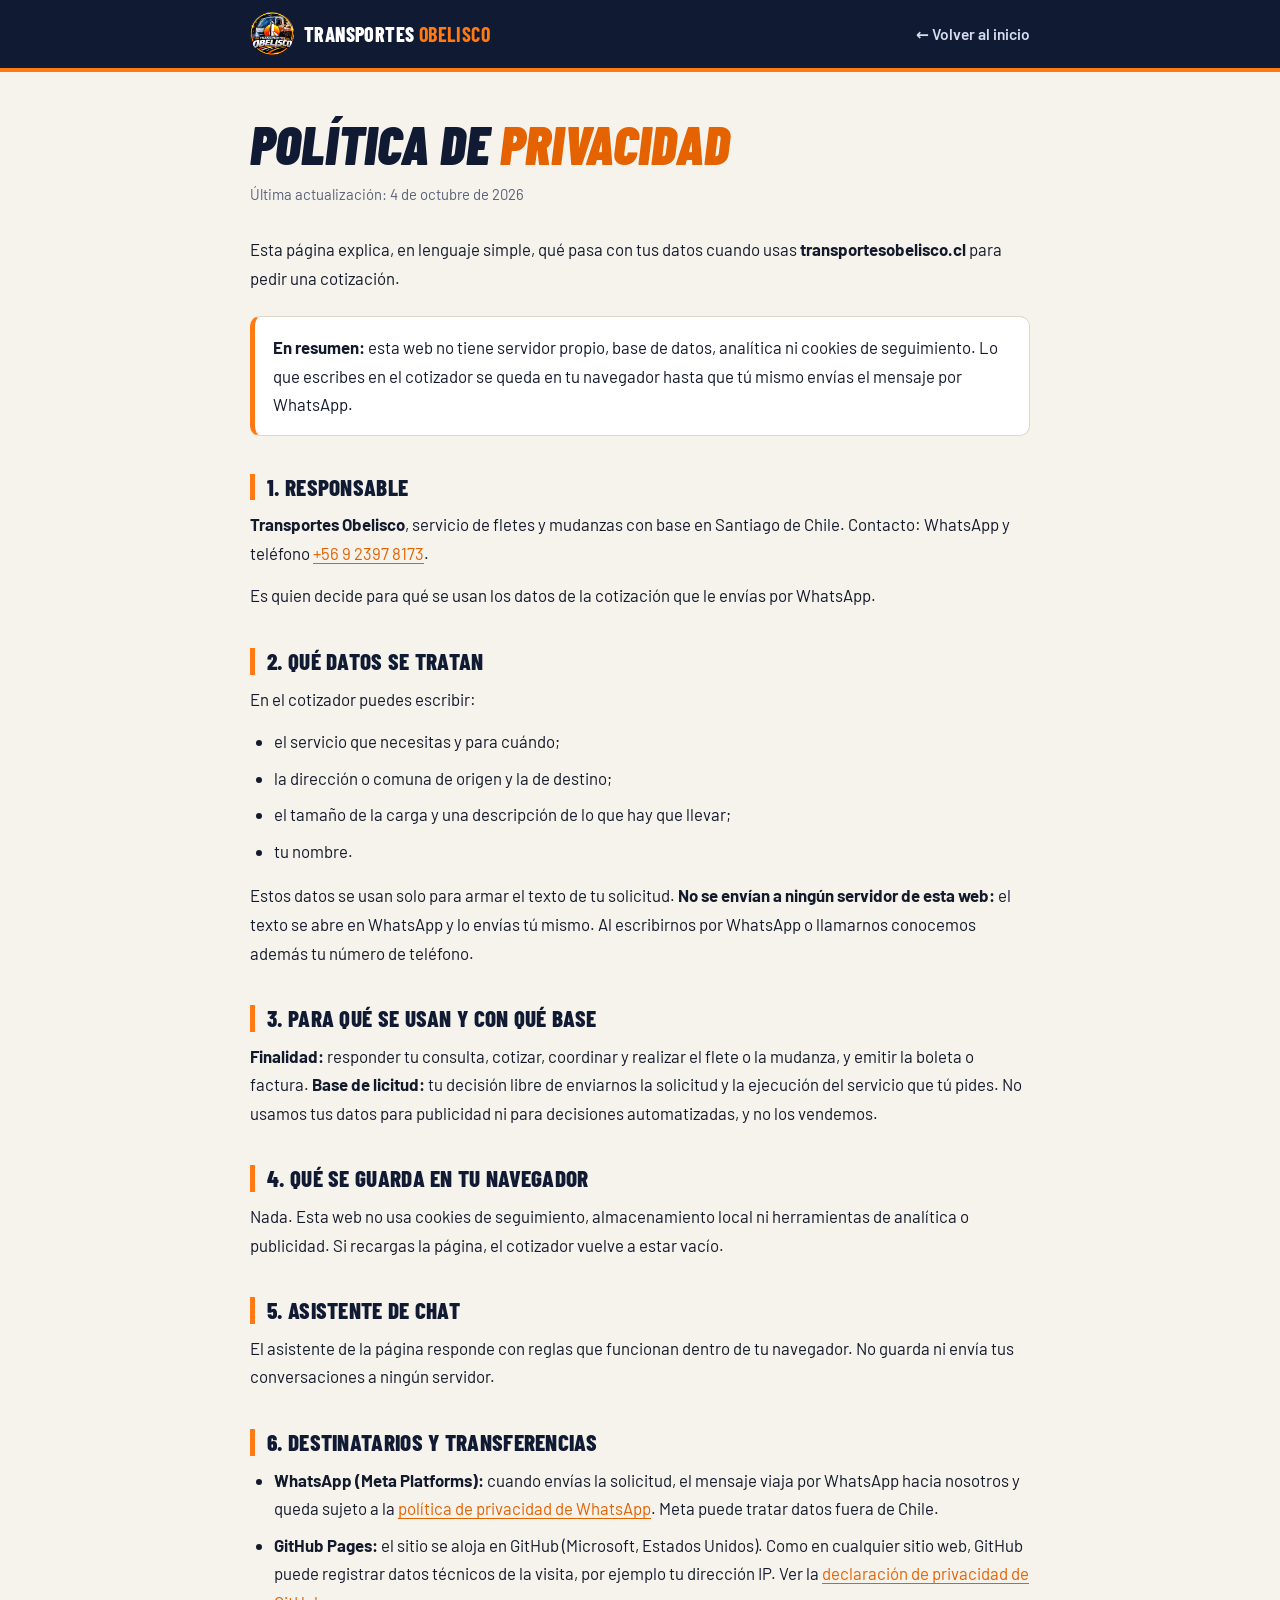
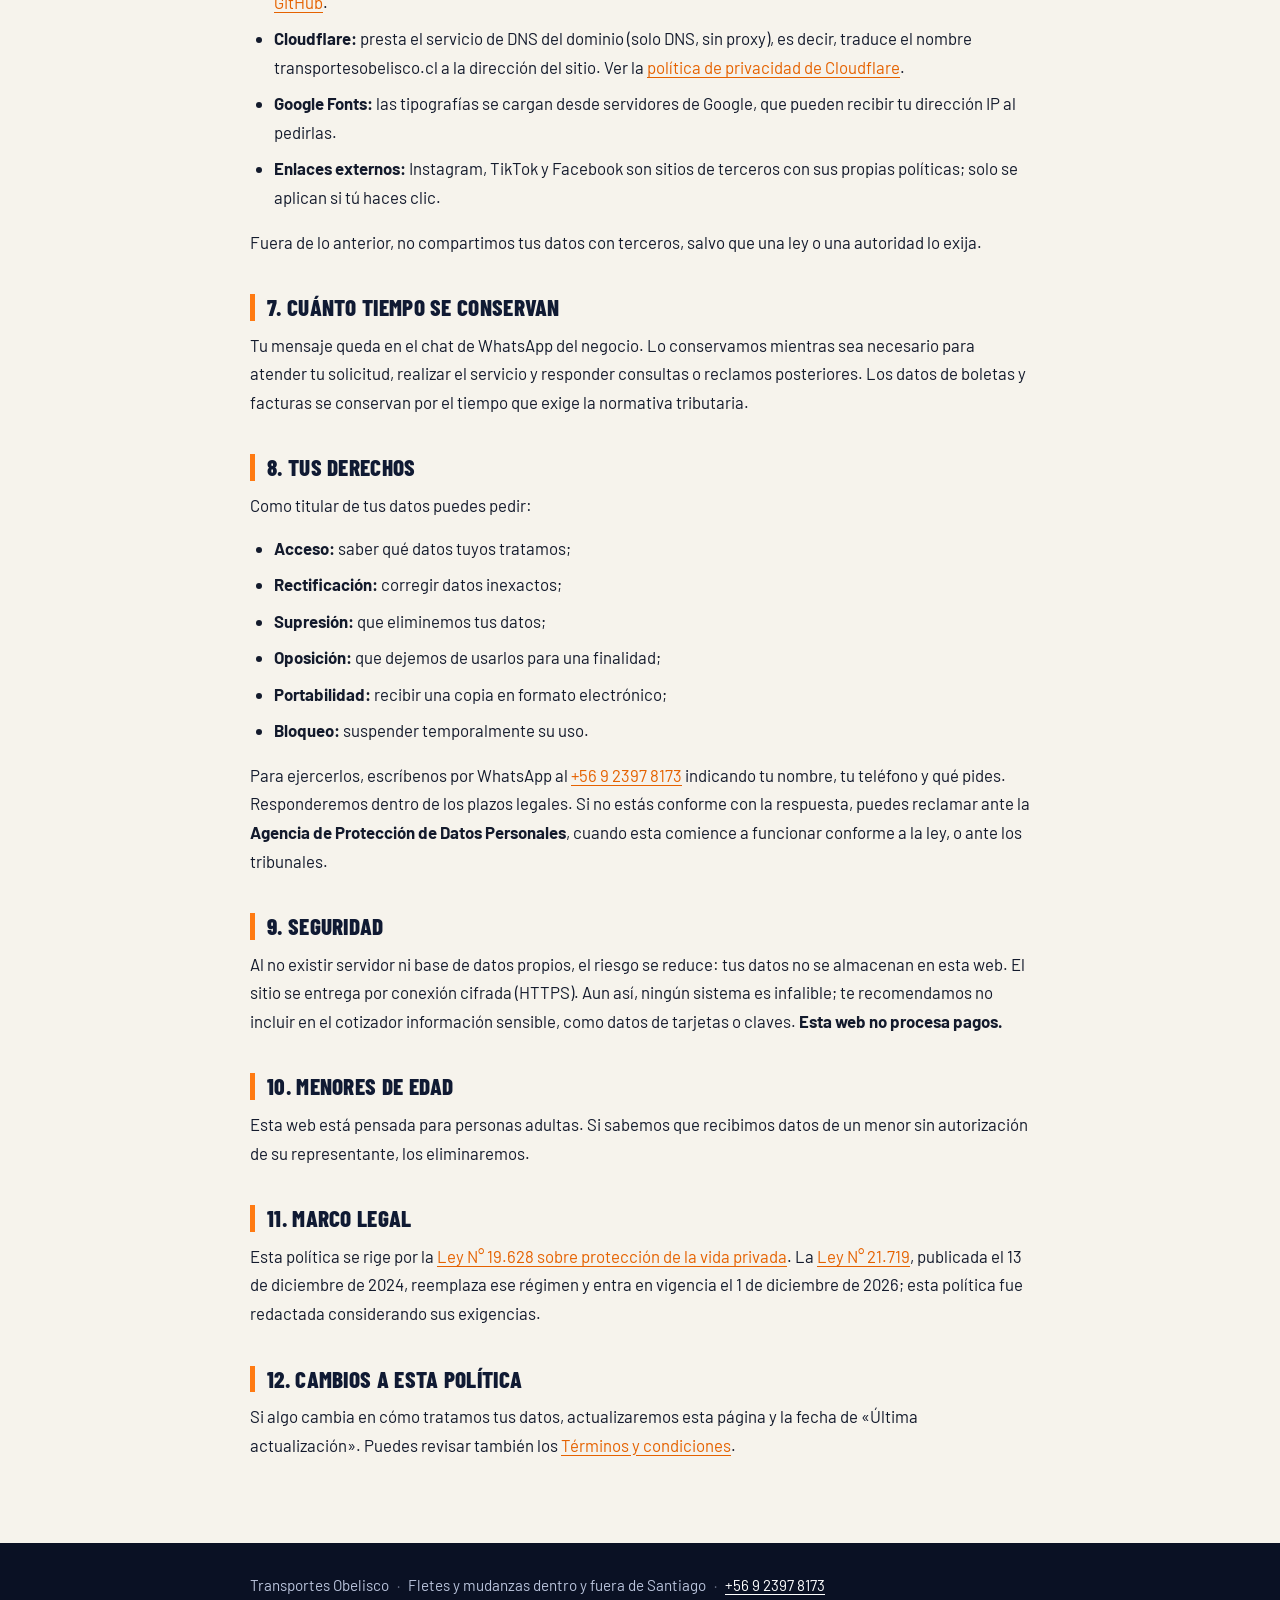
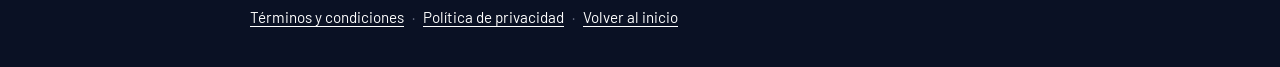
==== privacidad.html @ f43474a3 "Pie «Encuéntranos en» con botones de redes, términos y política de privacidad Co-Authored-By: Claude" ====
<!doctype html>
<html lang="es-CL">
<head>
<meta charset="utf-8">
<meta name="viewport" content="width=device-width, initial-scale=1">
<title>Política de privacidad · Transportes Obelisco</title>
<meta name="description" content="Política de privacidad de transportesobelisco.cl: qué datos usa el cotizador, qué pasa al enviarlo por WhatsApp y cómo ejercer tus derechos.">
<link rel="canonical" href="https://www.transportesobelisco.cl/privacidad.html">
<meta property="og:title" content="Política de privacidad · Transportes Obelisco">
<meta property="og:url" content="https://www.transportesobelisco.cl/privacidad.html">
<meta property="og:image" content="https://www.transportesobelisco.cl/assets/og.jpg">
<link rel="icon" href="assets/icono.png">
<link rel="preconnect" href="https://fonts.googleapis.com"><link rel="preconnect" href="https://fonts.gstatic.com" crossorigin>
<link href="https://fonts.googleapis.com/css2?family=Barlow+Condensed:ital,wght@0,800;0,900;1,900&family=Barlow:wght@400;500;600;700&display=swap" rel="stylesheet">
<link rel="stylesheet" href="legal.css">
</head>
<body>
<a class="skip" href="#contenido">Saltar al contenido</a>
<header><div class="wrap nav">
  <a class="marca" href="./" aria-label="Transportes Obelisco, ir al inicio"><img src="assets/insignia.jpg" alt="" width="44" height="44"><span>Transportes <b>Obelisco</b></span></a>
  <a class="back" href="./">&larr; Volver al inicio</a>
</div></header>
<main id="contenido"><div class="wrap">
<h1>Política de <em>privacidad</em></h1>
<p class="upd">Última actualización: 4 de octubre de 2026</p>
<p>Esta página explica, en lenguaje simple, qué pasa con tus datos cuando usas <strong>transportesobelisco.cl</strong> para pedir una cotización.</p>

<div class="nota"><strong>En resumen:</strong> esta web no tiene servidor propio, base de datos, analítica ni cookies de seguimiento. Lo que escribes en el cotizador se queda en tu navegador hasta que tú mismo envías el mensaje por WhatsApp.</div>

<h2>1. Responsable</h2>
<!-- COMPLETAR: razón social, RUT, domicilio y correo de contacto del dueño -->
<p><strong>Transportes Obelisco</strong>, servicio de fletes y mudanzas con base en Santiago de Chile. Contacto: WhatsApp y teléfono <a href="https://wa.me/56923978173">+56 9 2397 8173</a>.</p>
<p>Es quien decide para qué se usan los datos de la cotización que le envías por WhatsApp.</p>

<h2>2. Qué datos se tratan</h2>
<p>En el cotizador puedes escribir:</p>
<ul>
<li>el servicio que necesitas y para cuándo;</li>
<li>la dirección o comuna de origen y la de destino;</li>
<li>el tamaño de la carga y una descripción de lo que hay que llevar;</li>
<li>tu nombre.</li>
</ul>
<p>Estos datos se usan solo para armar el texto de tu solicitud. <strong>No se envían a ningún servidor de esta web:</strong> el texto se abre en WhatsApp y lo envías tú mismo. Al escribirnos por WhatsApp o llamarnos conocemos además tu número de teléfono.</p>

<h2>3. Para qué se usan y con qué base</h2>
<p><strong>Finalidad:</strong> responder tu consulta, cotizar, coordinar y realizar el flete o la mudanza, y emitir la boleta o factura. <strong>Base de licitud:</strong> tu decisión libre de enviarnos la solicitud y la ejecución del servicio que tú pides. No usamos tus datos para publicidad ni para decisiones automatizadas, y no los vendemos.</p>

<h2>4. Qué se guarda en tu navegador</h2>
<p>Nada. Esta web no usa cookies de seguimiento, almacenamiento local ni herramientas de analítica o publicidad. Si recargas la página, el cotizador vuelve a estar vacío.</p>

<h2>5. Asistente de chat</h2>
<p>El asistente de la página responde con reglas que funcionan dentro de tu navegador. No guarda ni envía tus conversaciones a ningún servidor.</p>

<h2>6. Destinatarios y transferencias</h2>
<ul>
<li><strong>WhatsApp (Meta Platforms):</strong> cuando envías la solicitud, el mensaje viaja por WhatsApp hacia nosotros y queda sujeto a la <a href="https://www.whatsapp.com/legal/privacy-policy" target="_blank" rel="noopener">política de privacidad de WhatsApp</a>. Meta puede tratar datos fuera de Chile.</li>
<li><strong>GitHub Pages:</strong> el sitio se aloja en GitHub (Microsoft, Estados Unidos). Como en cualquier sitio web, GitHub puede registrar datos técnicos de la visita, por ejemplo tu dirección IP. Ver la <a href="https://docs.github.com/site-policy/privacy-policies/github-general-privacy-statement" target="_blank" rel="noopener">declaración de privacidad de GitHub</a>.</li>
<li><strong>Cloudflare:</strong> presta el servicio de DNS del dominio (solo DNS, sin proxy), es decir, traduce el nombre transportesobelisco.cl a la dirección del sitio. Ver la <a href="https://www.cloudflare.com/privacypolicy/" target="_blank" rel="noopener">política de privacidad de Cloudflare</a>.</li>
<li><strong>Google Fonts:</strong> las tipografías se cargan desde servidores de Google, que pueden recibir tu dirección IP al pedirlas.</li>
<li><strong>Enlaces externos:</strong> Instagram, TikTok y Facebook son sitios de terceros con sus propias políticas; solo se aplican si tú haces clic.</li>
</ul>
<p>Fuera de lo anterior, no compartimos tus datos con terceros, salvo que una ley o una autoridad lo exija.</p>

<h2>7. Cuánto tiempo se conservan</h2>
<p>Tu mensaje queda en el chat de WhatsApp del negocio. Lo conservamos mientras sea necesario para atender tu solicitud, realizar el servicio y responder consultas o reclamos posteriores. Los datos de boletas y facturas se conservan por el tiempo que exige la normativa tributaria.</p>

<h2>8. Tus derechos</h2>
<p>Como titular de tus datos puedes pedir:</p>
<ul>
<li><strong>Acceso:</strong> saber qué datos tuyos tratamos;</li>
<li><strong>Rectificación:</strong> corregir datos inexactos;</li>
<li><strong>Supresión:</strong> que eliminemos tus datos;</li>
<li><strong>Oposición:</strong> que dejemos de usarlos para una finalidad;</li>
<li><strong>Portabilidad:</strong> recibir una copia en formato electrónico;</li>
<li><strong>Bloqueo:</strong> suspender temporalmente su uso.</li>
</ul>
<p>Para ejercerlos, escríbenos por WhatsApp al <a href="https://wa.me/56923978173">+56 9 2397 8173</a> indicando tu nombre, tu teléfono y qué pides. Responderemos dentro de los plazos legales. Si no estás conforme con la respuesta, puedes reclamar ante la <strong>Agencia de Protección de Datos Personales</strong>, cuando esta comience a funcionar conforme a la ley, o ante los tribunales.</p>

<h2>9. Seguridad</h2>
<p>Al no existir servidor ni base de datos propios, el riesgo se reduce: tus datos no se almacenan en esta web. El sitio se entrega por conexión cifrada (HTTPS). Aun así, ningún sistema es infalible; te recomendamos no incluir en el cotizador información sensible, como datos de tarjetas o claves. <strong>Esta web no procesa pagos.</strong></p>

<h2>10. Menores de edad</h2>
<p>Esta web está pensada para personas adultas. Si sabemos que recibimos datos de un menor sin autorización de su representante, los eliminaremos.</p>

<h2>11. Marco legal</h2>
<p>Esta política se rige por la <a href="https://www.bcn.cl/leychile/navegar?idNorma=141599" target="_blank" rel="noopener">Ley N&deg; 19.628 sobre protección de la vida privada</a>. La <a href="https://www.bcn.cl/leychile/navegar?idNorma=1209272" target="_blank" rel="noopener">Ley N&deg; 21.719</a>, publicada el 13 de diciembre de 2024, reemplaza ese régimen y entra en vigencia el 1 de diciembre de 2026; esta política fue redactada considerando sus exigencias.</p>

<h2>12. Cambios a esta política</h2>
<p>Si algo cambia en cómo tratamos tus datos, actualizaremos esta página y la fecha de «Última actualización». Puedes revisar también los <a href="terminos.html">Términos y condiciones</a>.</p>
</div></main>
<footer><div class="wrap">
  <p>Transportes Obelisco<span class="sep">&middot;</span>Fletes y mudanzas dentro y fuera de Santiago<span class="sep">&middot;</span><a href="tel:+56923978173">+56 9 2397 8173</a></p>
  <p><a href="terminos.html">Términos y condiciones</a><span class="sep">&middot;</span><a href="privacidad.html">Política de privacidad</a><span class="sep">&middot;</span><a href="./">Volver al inicio</a></p>
</div></footer>
</body>
</html>
---- legal.css ----
*,*::before,*::after{box-sizing:border-box}
:root{--marino:#101a33;--marino2:#0a1124;--naranja:#ff7a12;--naranja2:#e56200;--bg:#f6f3ec;--text:#131a2c;--muted:#58627a;--line:#ddd8cc}
html{-webkit-text-size-adjust:100%}
body{margin:0;background:var(--bg);color:var(--text);font:400 1.05rem/1.7 "Barlow",system-ui,-apple-system,"Segoe UI",sans-serif;overflow-wrap:anywhere}
a{color:var(--naranja2);text-underline-offset:3px}
a:hover{color:var(--marino)}
a:focus-visible{outline:3px solid var(--naranja);outline-offset:3px}
.wrap{width:min(780px,100% - 40px);margin-inline:auto}
.skip{position:absolute;left:-999px;top:0;background:#fff;color:var(--marino);padding:10px 14px;z-index:99}
.skip:focus{left:8px;top:8px}
header{background:var(--marino);border-bottom:4px solid var(--naranja)}
.nav{display:flex;align-items:center;justify-content:space-between;gap:14px;min-height:68px}
.marca{display:flex;align-items:center;gap:10px;color:#fff;text-decoration:none;font:800 1.25rem/1 "Barlow Condensed","Arial Narrow",sans-serif;text-transform:uppercase;letter-spacing:.4px}
.marca img{width:44px;height:44px;border-radius:50%;object-fit:cover}
.marca b{color:var(--naranja)}
.back{color:#d5dcee;font-weight:600;text-decoration:none;padding:12px 0;font-size:.97rem}
.back:hover{color:#fff}
main{padding:46px 0 70px}
h1{font:italic 900 clamp(2.2rem,8vw,3.4rem)/.95 "Barlow Condensed","Arial Narrow",Impact,sans-serif;text-transform:uppercase;margin:0 0 12px;color:var(--marino)}
h1 em{color:var(--naranja2)}
.upd{color:var(--muted);font-size:.93rem;margin:0 0 28px}
h2{font:800 1.45rem/1.15 "Barlow Condensed","Arial Narrow",sans-serif;text-transform:uppercase;letter-spacing:.3px;color:var(--marino);margin:38px 0 10px;padding-left:12px;border-left:5px solid var(--naranja)}
p{margin:0 0 14px}
ul,ol{margin:0 0 16px;padding-left:24px}
li{margin-bottom:8px}
.nota{background:#fff;border:1px solid var(--line);border-left:5px solid var(--naranja);border-radius:10px;padding:16px 18px;margin:24px 0}
footer{background:var(--marino2);color:#b9c3db;padding:30px 0;font-size:.95rem}
footer p{margin:0 0 6px}
footer a{color:#fff}
footer .sep{margin:0 8px;opacity:.5}
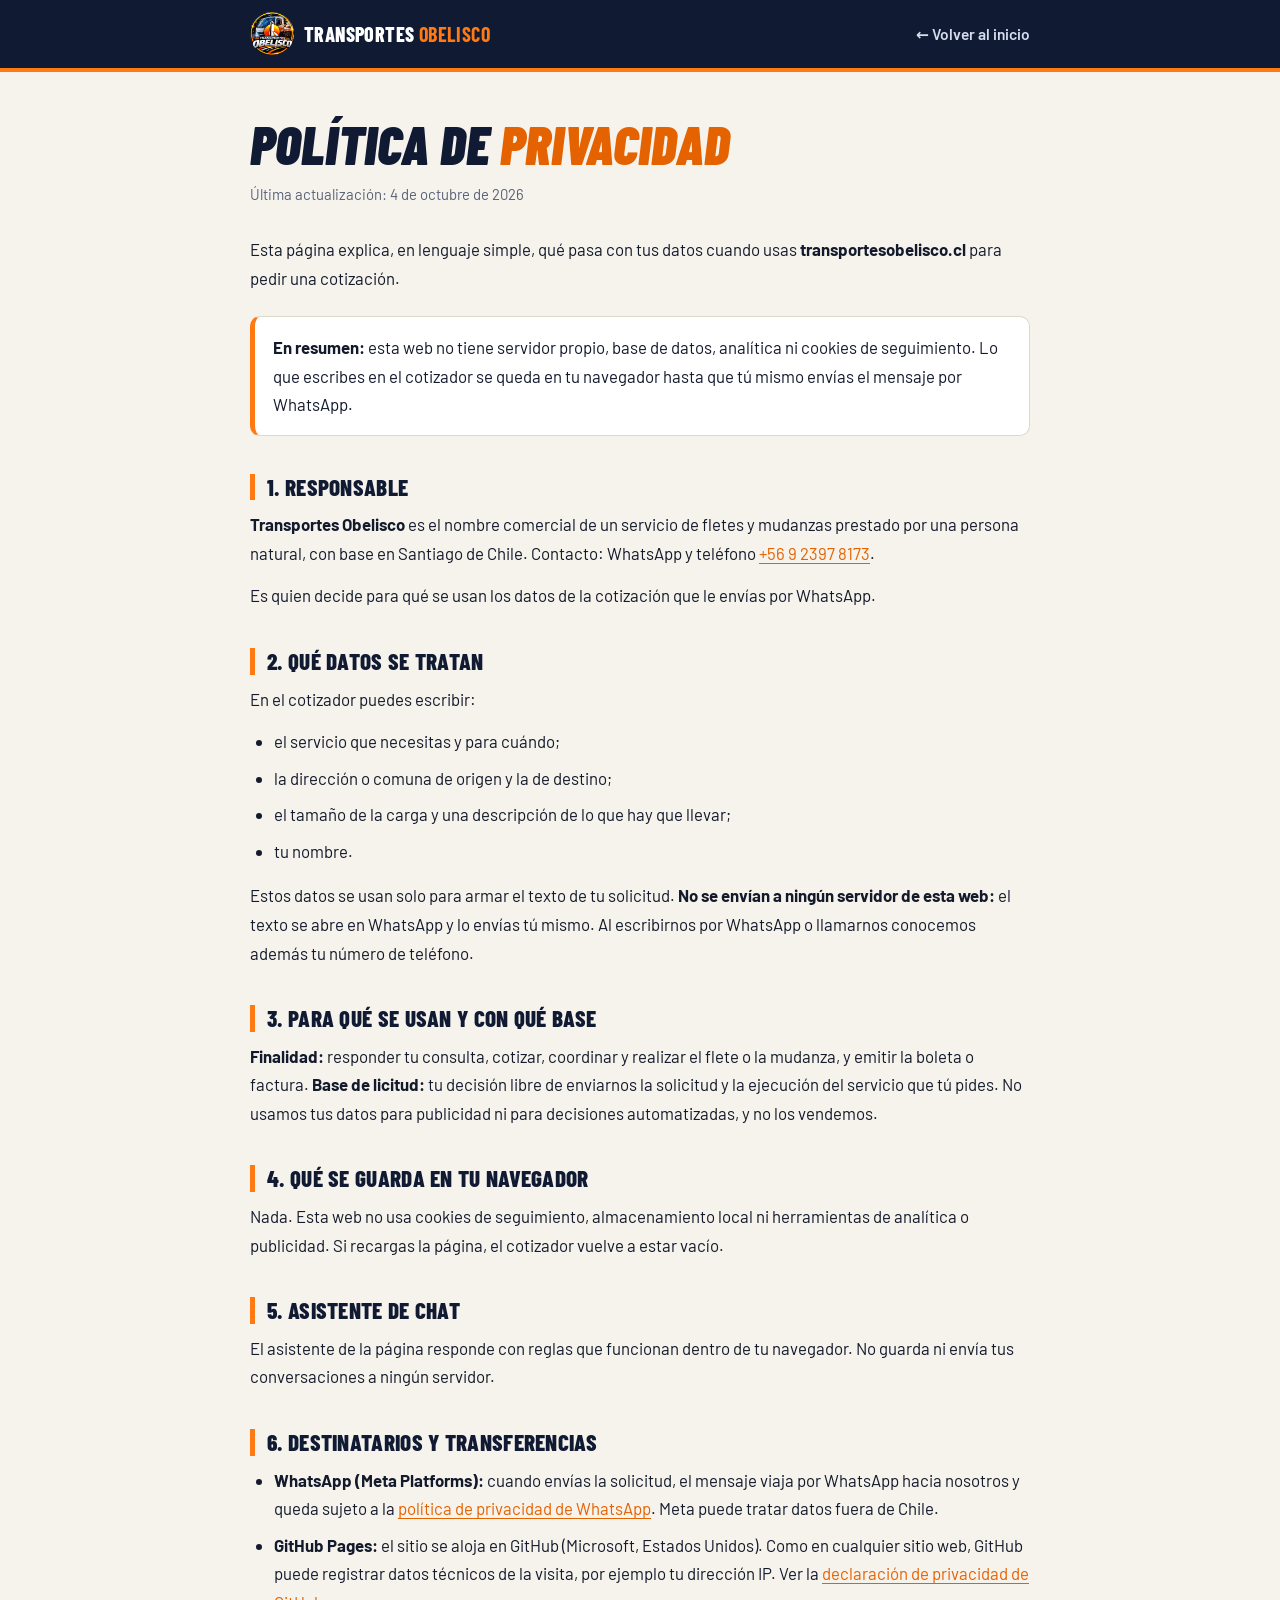
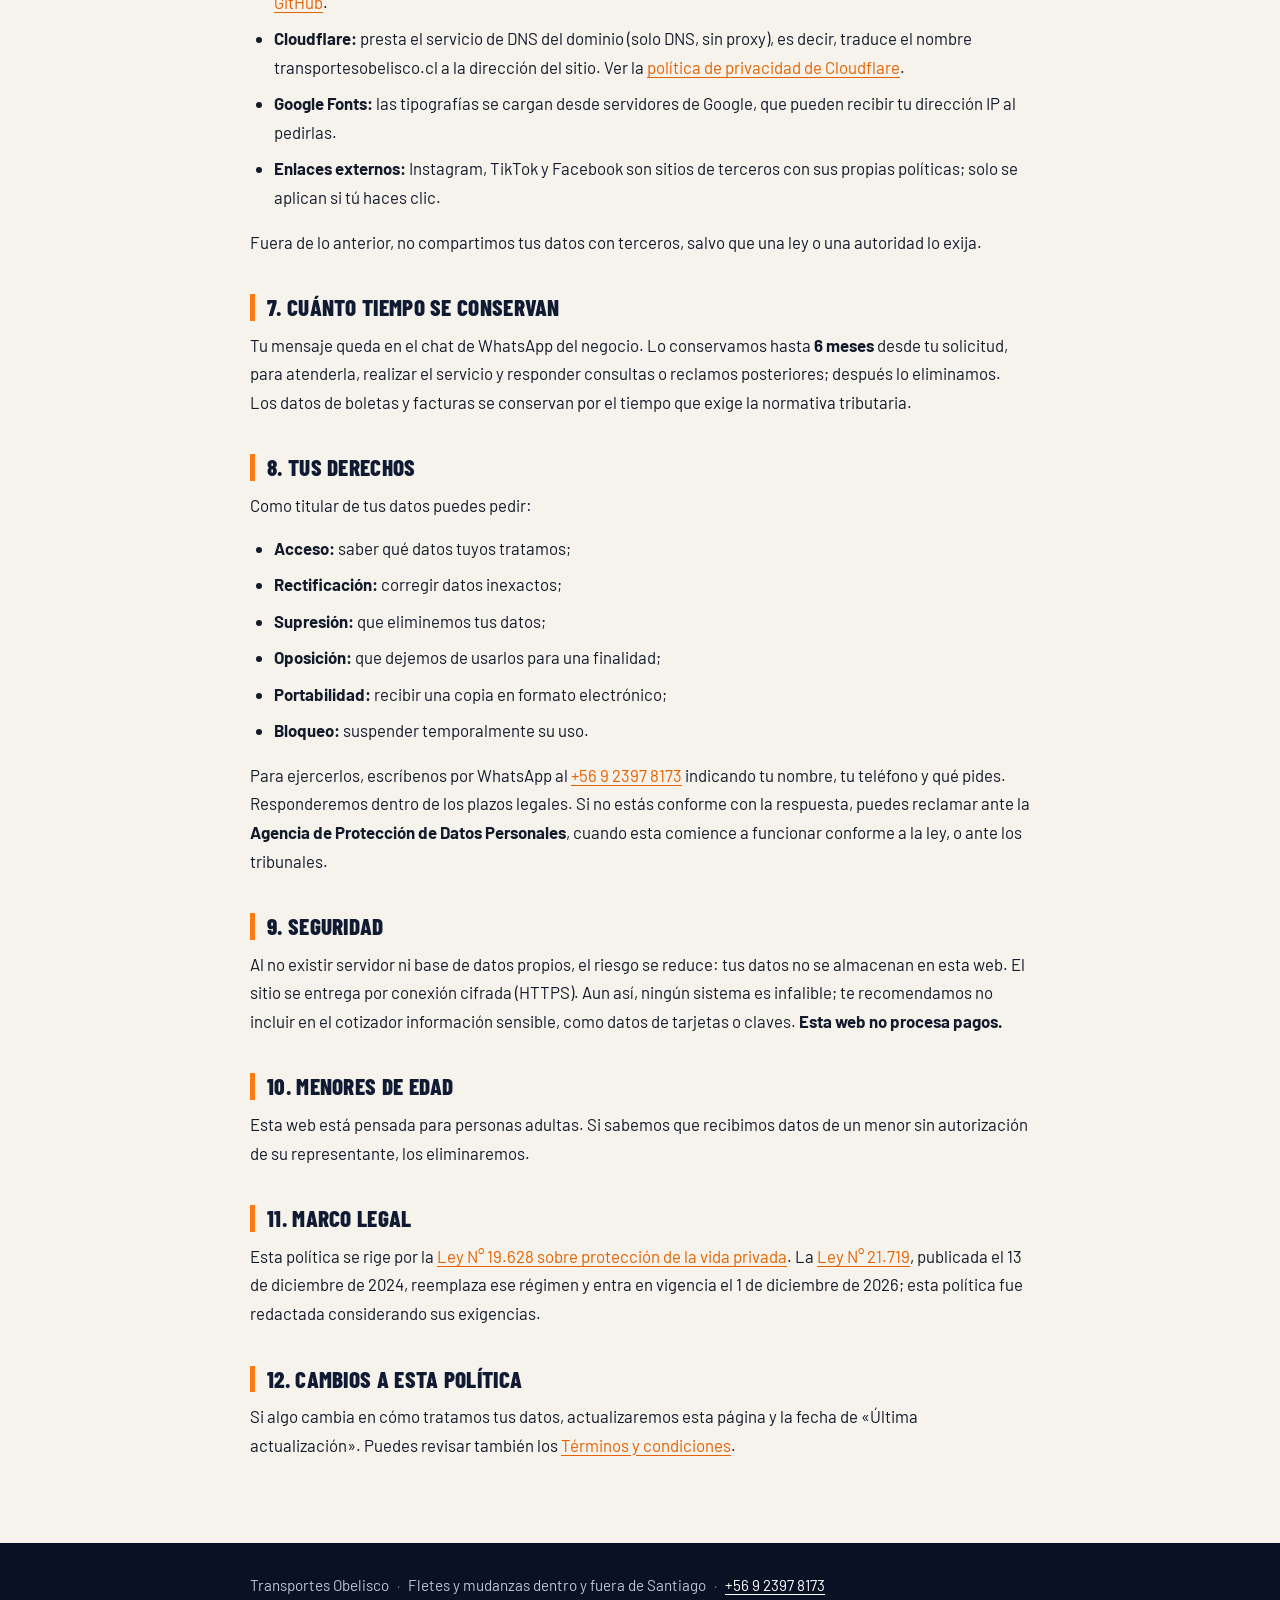
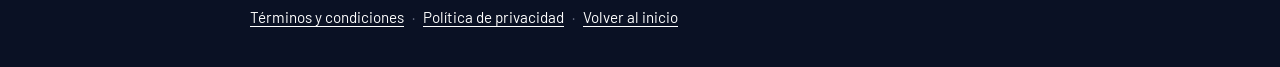
==== commit 9829a10c: "Facebook en el pie, fotos de mudanzas grandes y condiciones confirmadas por el dueño Co-Authored-By:" ====
--- a/privacidad.html
+++ b/privacidad.html
@@ -28,8 +28,8 @@
 <div class="nota"><strong>En resumen:</strong> esta web no tiene servidor propio, base de datos, analítica ni cookies de seguimiento. Lo que escribes en el cotizador se queda en tu navegador hasta que tú mismo envías el mensaje por WhatsApp.</div>
 
 <h2>1. Responsable</h2>
-<!-- COMPLETAR: razón social, RUT, domicilio y correo de contacto del dueño -->
-<p><strong>Transportes Obelisco</strong>, servicio de fletes y mudanzas con base en Santiago de Chile. Contacto: WhatsApp y teléfono <a href="https://wa.me/56923978173">+56 9 2397 8173</a>.</p>
+<!-- COMPLETAR: nombre y RUT del dueño (persona natural) y correo de contacto cuando exista -->
+<p><strong>Transportes Obelisco</strong> es el nombre comercial de un servicio de fletes y mudanzas prestado por una persona natural, con base en Santiago de Chile. Contacto: WhatsApp y teléfono <a href="https://wa.me/56923978173">+56 9 2397 8173</a>.</p>
 <p>Es quien decide para qué se usan los datos de la cotización que le envías por WhatsApp.</p>
 
 <h2>2. Qué datos se tratan</h2>
@@ -62,7 +62,7 @@
 <p>Fuera de lo anterior, no compartimos tus datos con terceros, salvo que una ley o una autoridad lo exija.</p>
 
 <h2>7. Cuánto tiempo se conservan</h2>
-<p>Tu mensaje queda en el chat de WhatsApp del negocio. Lo conservamos mientras sea necesario para atender tu solicitud, realizar el servicio y responder consultas o reclamos posteriores. Los datos de boletas y facturas se conservan por el tiempo que exige la normativa tributaria.</p>
+<p>Tu mensaje queda en el chat de WhatsApp del negocio. Lo conservamos hasta <strong>6 meses</strong> desde tu solicitud, para atenderla, realizar el servicio y responder consultas o reclamos posteriores; después lo eliminamos. Los datos de boletas y facturas se conservan por el tiempo que exige la normativa tributaria.</p>
 
 <h2>8. Tus derechos</h2>
 <p>Como titular de tus datos puedes pedir:</p>
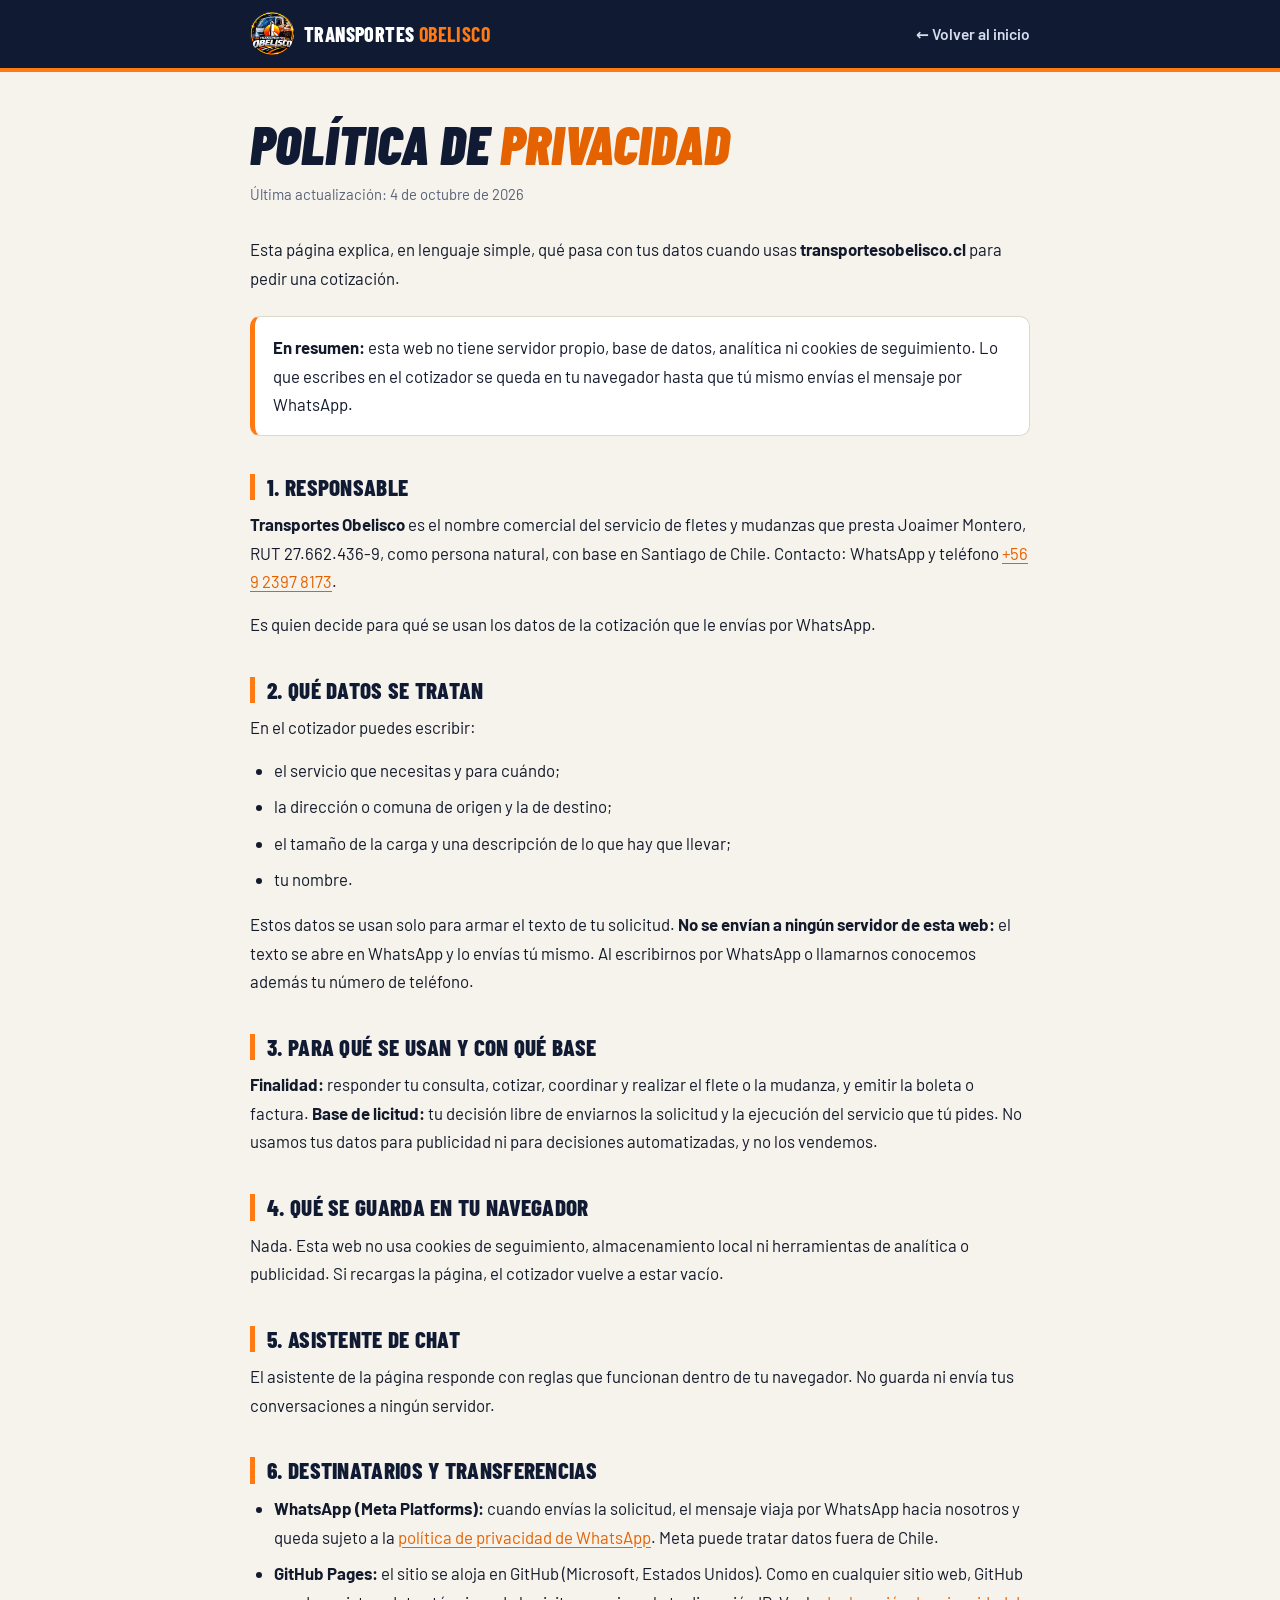
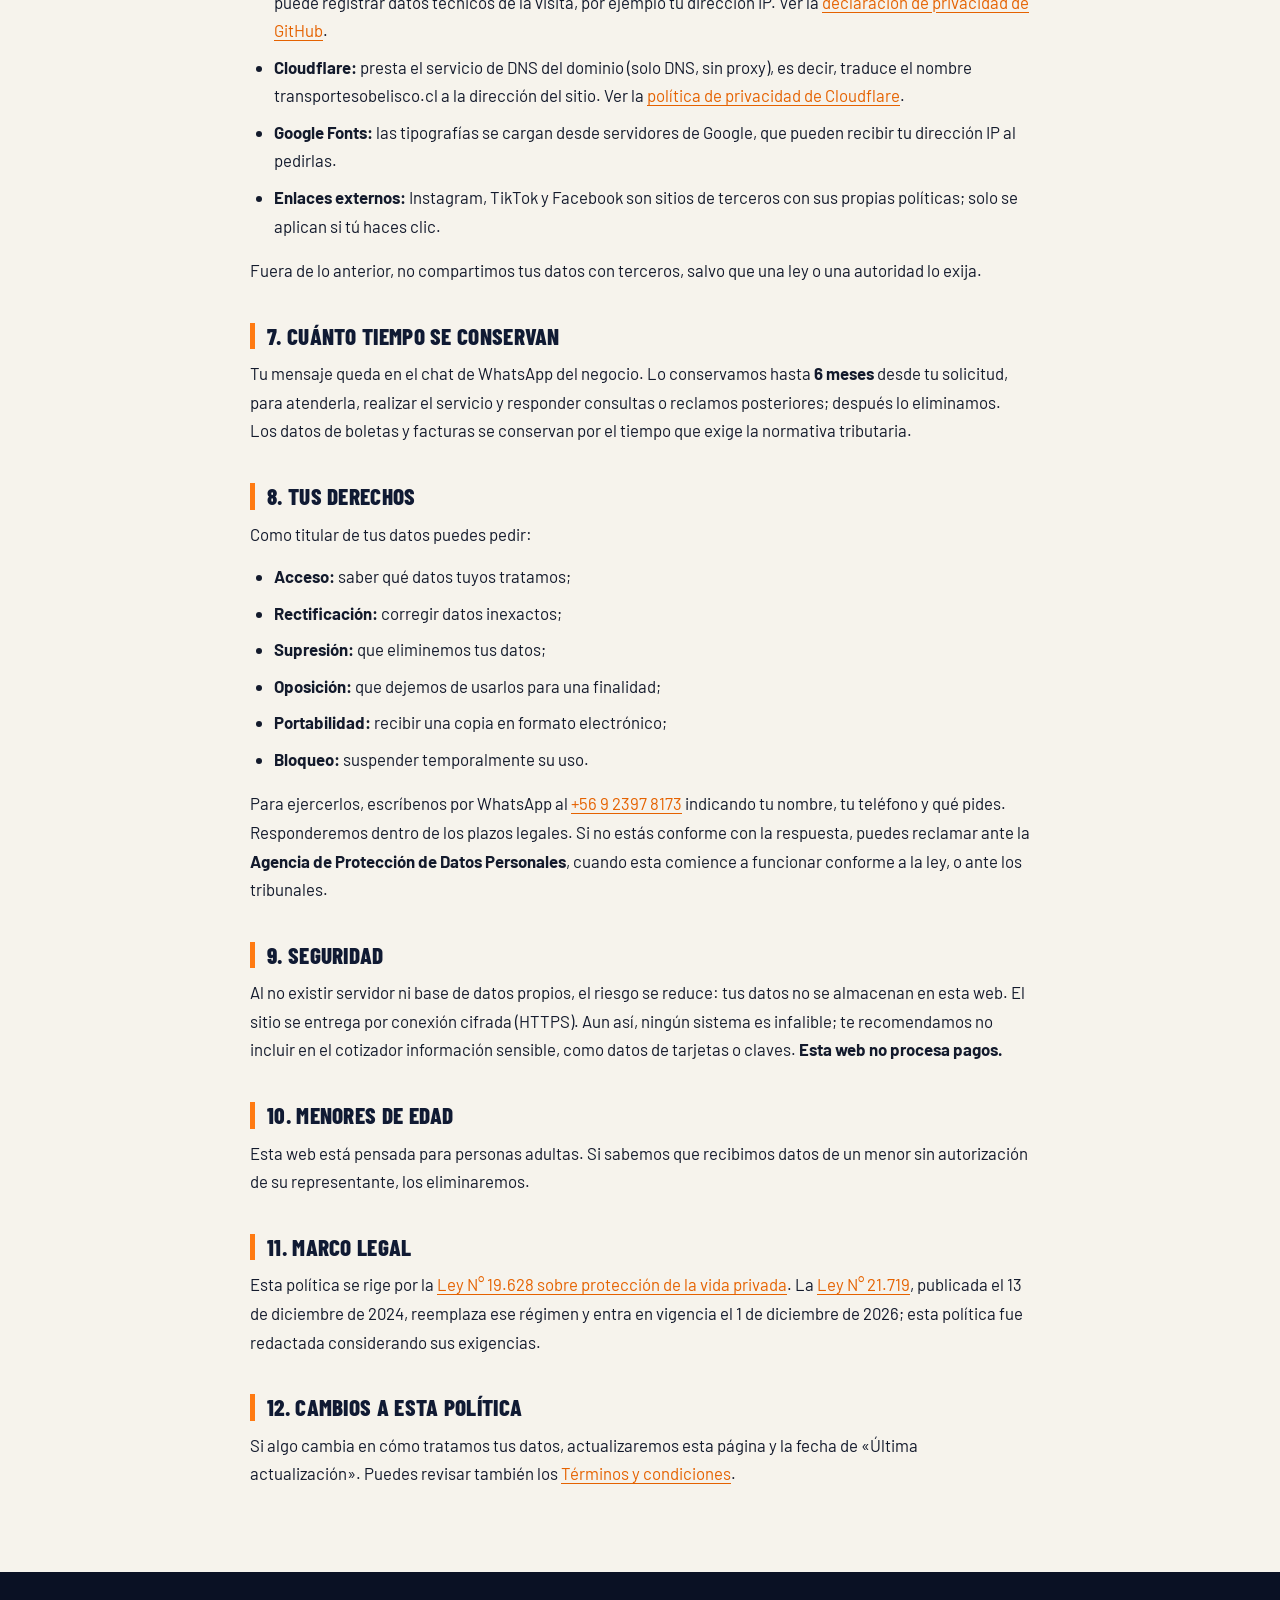
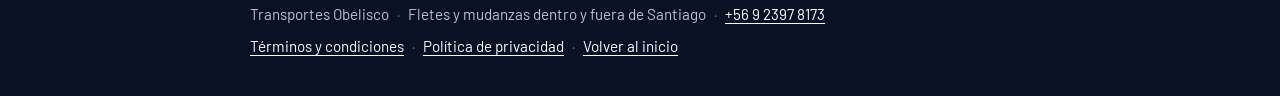
==== commit 481f6043: "Textos legales: nombre y RUT del titular Co-Authored-By: Claude Opus 5.5 <noreply@anthropic.com>" ====
--- a/privacidad.html
+++ b/privacidad.html
@@ -28,8 +28,8 @@
 <div class="nota"><strong>En resumen:</strong> esta web no tiene servidor propio, base de datos, analítica ni cookies de seguimiento. Lo que escribes en el cotizador se queda en tu navegador hasta que tú mismo envías el mensaje por WhatsApp.</div>
 
 <h2>1. Responsable</h2>
-<!-- COMPLETAR: nombre y RUT del dueño (persona natural) y correo de contacto cuando exista -->
-<p><strong>Transportes Obelisco</strong> es el nombre comercial de un servicio de fletes y mudanzas prestado por una persona natural, con base en Santiago de Chile. Contacto: WhatsApp y teléfono <a href="https://wa.me/56923978173">+56 9 2397 8173</a>.</p>
+<!-- COMPLETAR: correo de contacto cuando exista -->
+<p><strong>Transportes Obelisco</strong> es el nombre comercial del servicio de fletes y mudanzas que presta Joaimer Montero, RUT 27.662.436-9, como persona natural, con base en Santiago de Chile. Contacto: WhatsApp y teléfono <a href="https://wa.me/56923978173">+56 9 2397 8173</a>.</p>
 <p>Es quien decide para qué se usan los datos de la cotización que le envías por WhatsApp.</p>
 
 <h2>2. Qué datos se tratan</h2>
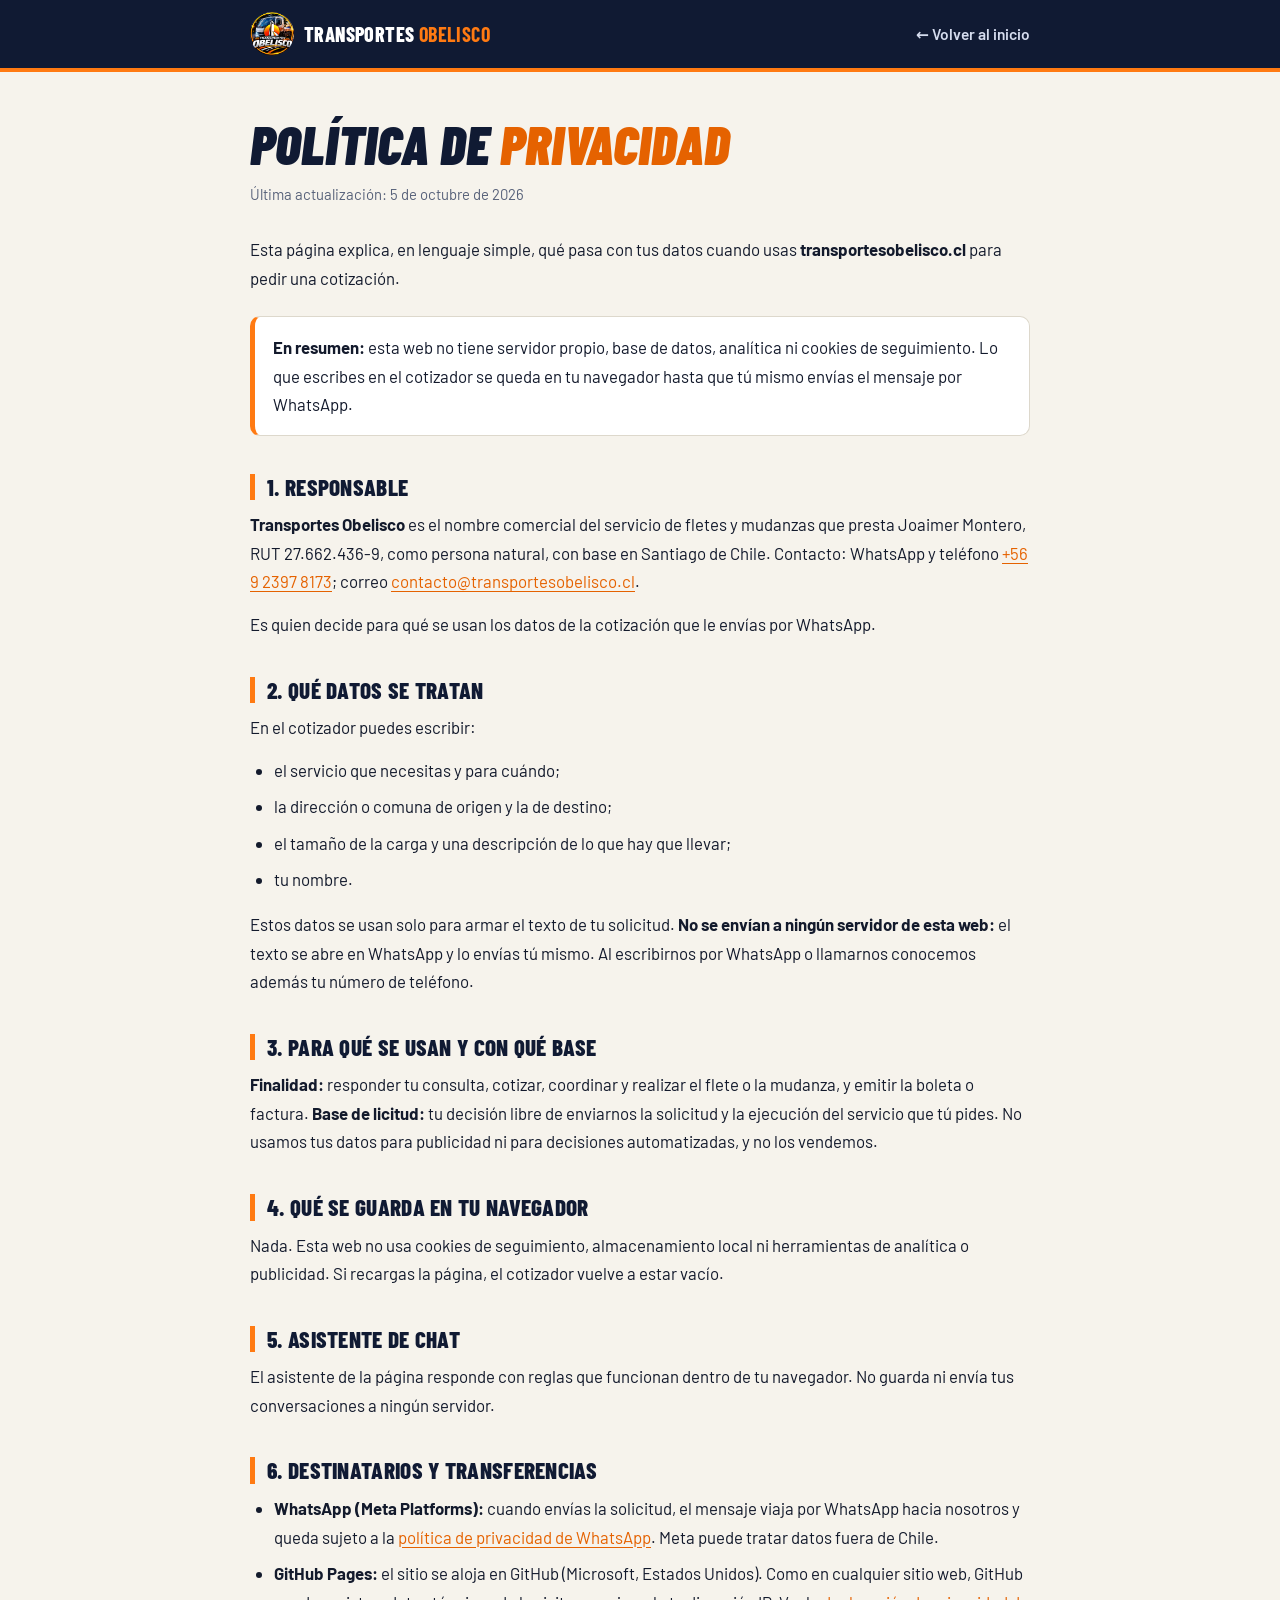
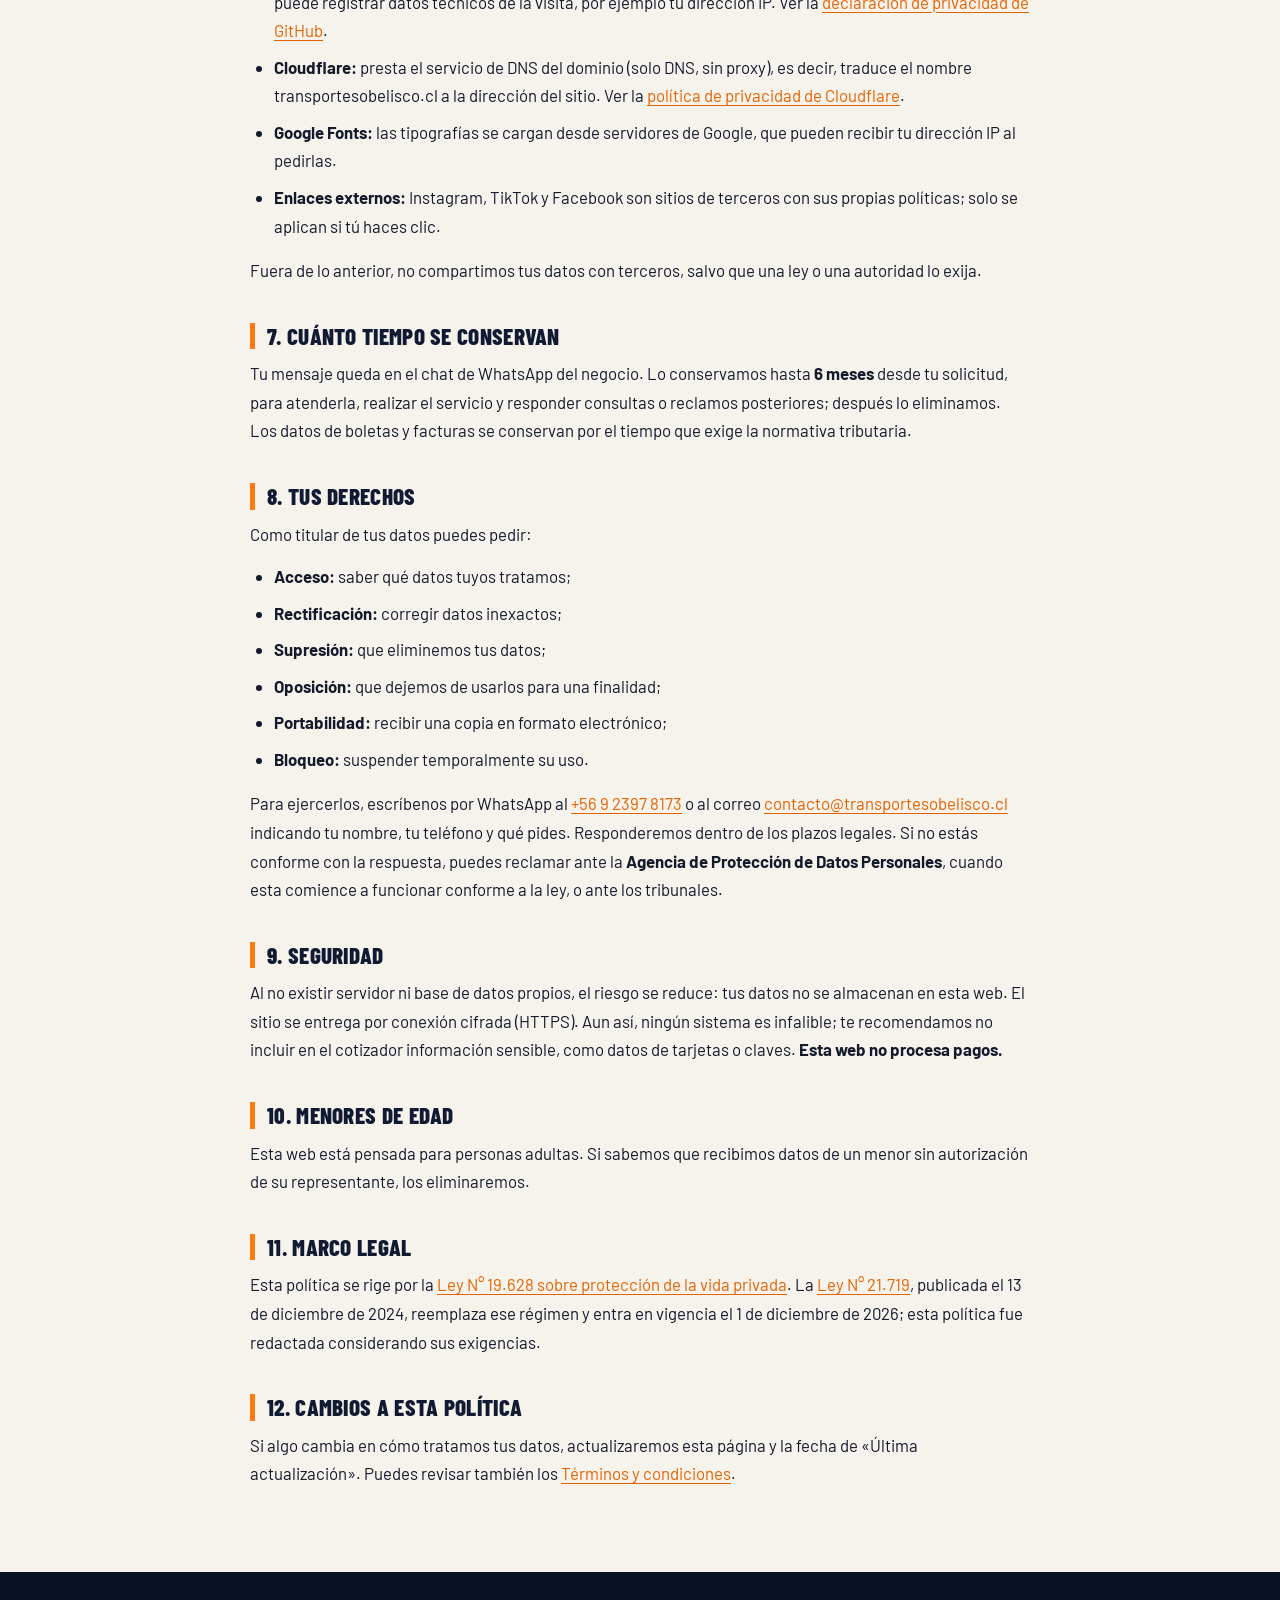
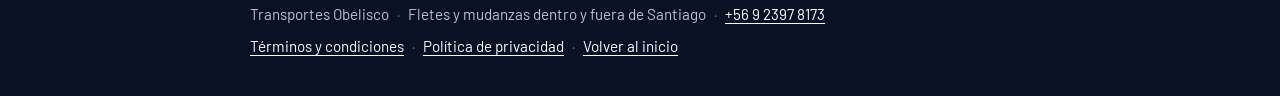
==== commit 8d7bbeee: "Correo contacto@transportesobelisco.cl en el pie, privacidad, términos y datos para Google Co-Author" ====
--- a/privacidad.html
+++ b/privacidad.html
@@ -22,14 +22,13 @@
 </div></header>
 <main id="contenido"><div class="wrap">
 <h1>Política de <em>privacidad</em></h1>
-<p class="upd">Última actualización: 4 de octubre de 2026</p>
+<p class="upd">Última actualización: 5 de octubre de 2026</p>
 <p>Esta página explica, en lenguaje simple, qué pasa con tus datos cuando usas <strong>transportesobelisco.cl</strong> para pedir una cotización.</p>
 
 <div class="nota"><strong>En resumen:</strong> esta web no tiene servidor propio, base de datos, analítica ni cookies de seguimiento. Lo que escribes en el cotizador se queda en tu navegador hasta que tú mismo envías el mensaje por WhatsApp.</div>
 
 <h2>1. Responsable</h2>
-<!-- COMPLETAR: correo de contacto cuando exista -->
-<p><strong>Transportes Obelisco</strong> es el nombre comercial del servicio de fletes y mudanzas que presta Joaimer Montero, RUT 27.662.436-9, como persona natural, con base en Santiago de Chile. Contacto: WhatsApp y teléfono <a href="https://wa.me/56923978173">+56 9 2397 8173</a>.</p>
+<p><strong>Transportes Obelisco</strong> es el nombre comercial del servicio de fletes y mudanzas que presta Joaimer Montero, RUT 27.662.436-9, como persona natural, con base en Santiago de Chile. Contacto: WhatsApp y teléfono <a href="https://wa.me/56923978173">+56 9 2397 8173</a>; correo <a href="mailto:contacto@transportesobelisco.cl">contacto@transportesobelisco.cl</a>.</p>
 <p>Es quien decide para qué se usan los datos de la cotización que le envías por WhatsApp.</p>
 
 <h2>2. Qué datos se tratan</h2>
@@ -74,7 +73,7 @@
 <li><strong>Portabilidad:</strong> recibir una copia en formato electrónico;</li>
 <li><strong>Bloqueo:</strong> suspender temporalmente su uso.</li>
 </ul>
-<p>Para ejercerlos, escríbenos por WhatsApp al <a href="https://wa.me/56923978173">+56 9 2397 8173</a> indicando tu nombre, tu teléfono y qué pides. Responderemos dentro de los plazos legales. Si no estás conforme con la respuesta, puedes reclamar ante la <strong>Agencia de Protección de Datos Personales</strong>, cuando esta comience a funcionar conforme a la ley, o ante los tribunales.</p>
+<p>Para ejercerlos, escríbenos por WhatsApp al <a href="https://wa.me/56923978173">+56 9 2397 8173</a> o al correo <a href="mailto:contacto@transportesobelisco.cl">contacto@transportesobelisco.cl</a> indicando tu nombre, tu teléfono y qué pides. Responderemos dentro de los plazos legales. Si no estás conforme con la respuesta, puedes reclamar ante la <strong>Agencia de Protección de Datos Personales</strong>, cuando esta comience a funcionar conforme a la ley, o ante los tribunales.</p>
 
 <h2>9. Seguridad</h2>
 <p>Al no existir servidor ni base de datos propios, el riesgo se reduce: tus datos no se almacenan en esta web. El sitio se entrega por conexión cifrada (HTTPS). Aun así, ningún sistema es infalible; te recomendamos no incluir en el cotizador información sensible, como datos de tarjetas o claves. <strong>Esta web no procesa pagos.</strong></p>
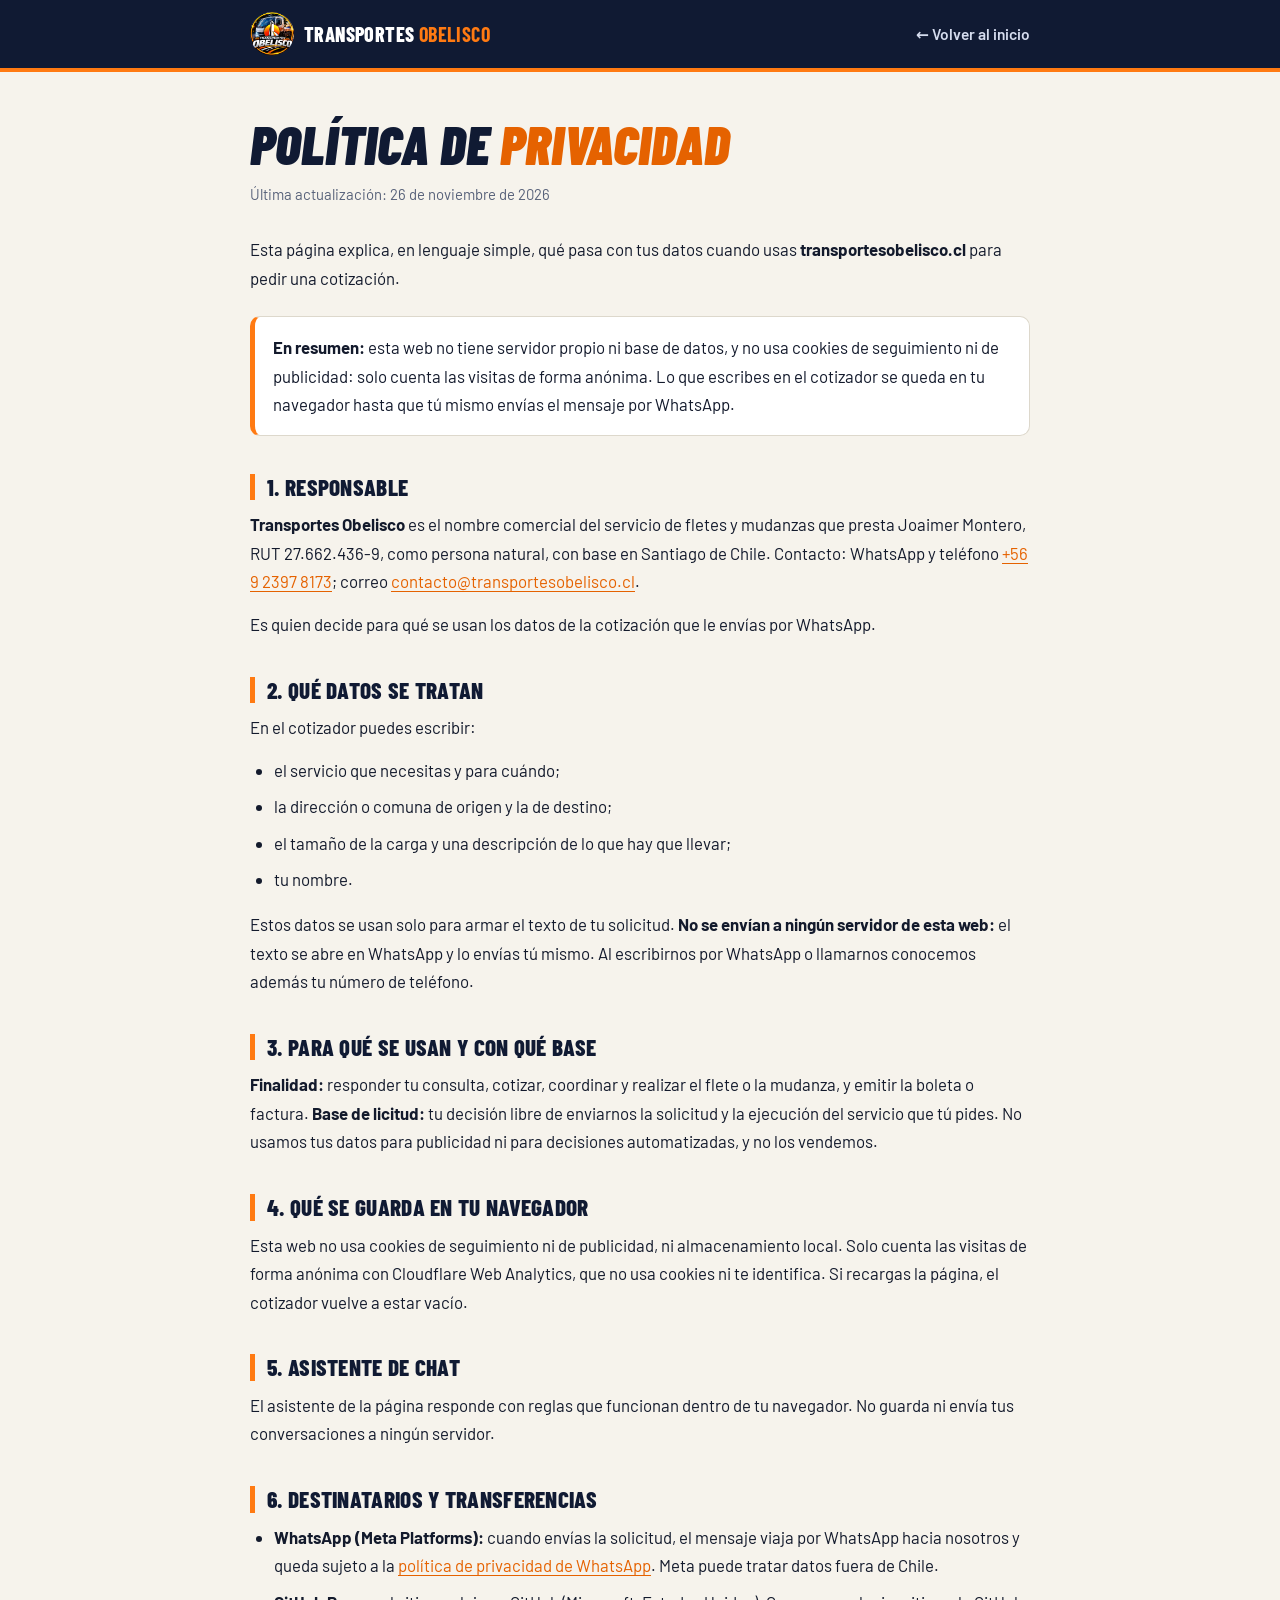
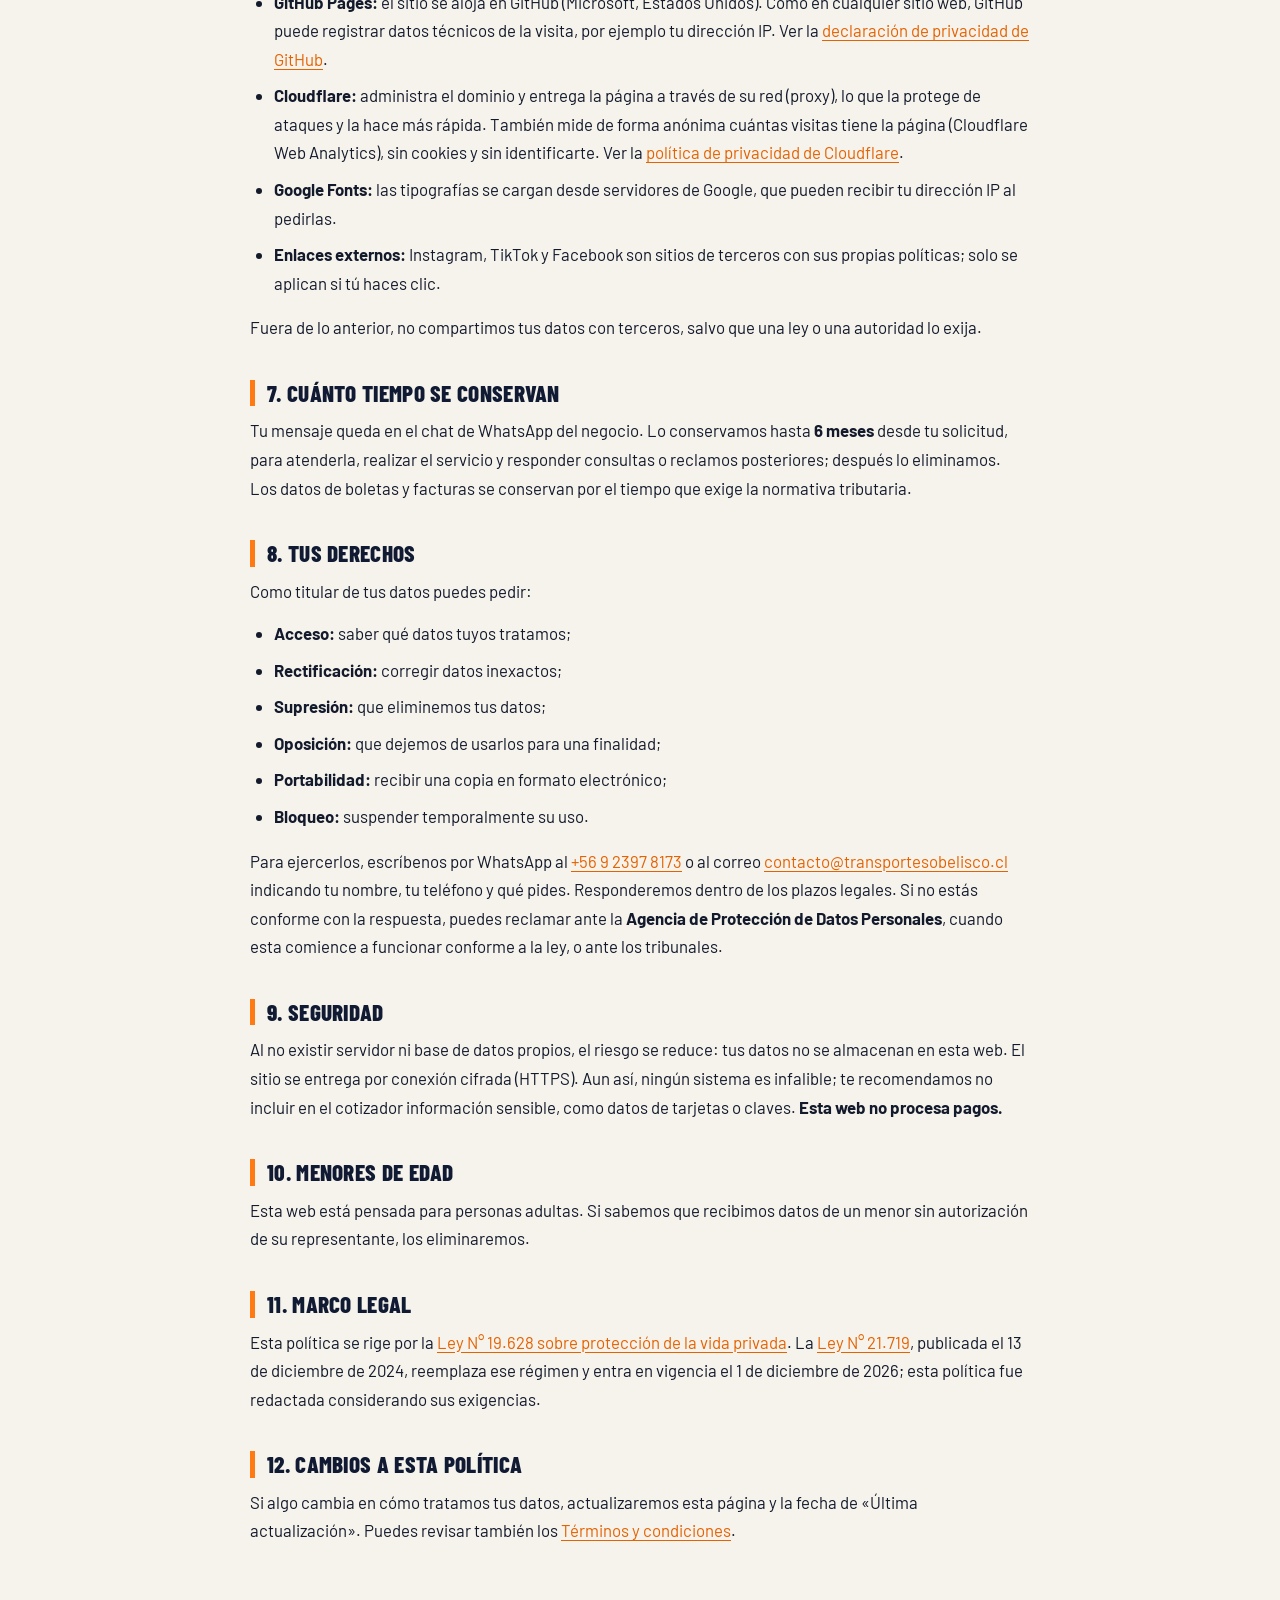
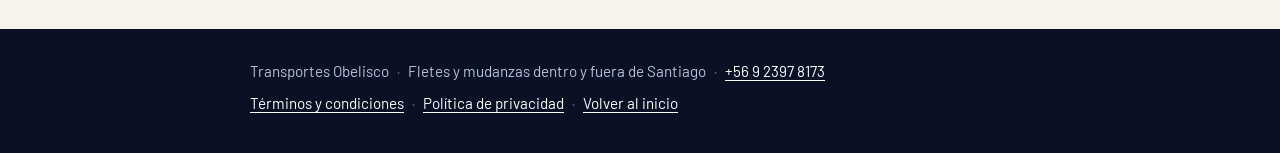
==== commit d7489c5a: "Privacidad corregida (Cloudflare con proxy y analítica sin cookies) y menú para celular Co-Authored-" ====
--- a/privacidad.html
+++ b/privacidad.html
@@ -22,10 +22,10 @@
 </div></header>
 <main id="contenido"><div class="wrap">
 <h1>Política de <em>privacidad</em></h1>
-<p class="upd">Última actualización: 5 de octubre de 2026</p>
+<p class="upd">Última actualización: 26 de noviembre de 2026</p>
 <p>Esta página explica, en lenguaje simple, qué pasa con tus datos cuando usas <strong>transportesobelisco.cl</strong> para pedir una cotización.</p>
 
-<div class="nota"><strong>En resumen:</strong> esta web no tiene servidor propio, base de datos, analítica ni cookies de seguimiento. Lo que escribes en el cotizador se queda en tu navegador hasta que tú mismo envías el mensaje por WhatsApp.</div>
+<div class="nota"><strong>En resumen:</strong> esta web no tiene servidor propio ni base de datos, y no usa cookies de seguimiento ni de publicidad: solo cuenta las visitas de forma anónima. Lo que escribes en el cotizador se queda en tu navegador hasta que tú mismo envías el mensaje por WhatsApp.</div>
 
 <h2>1. Responsable</h2>
 <p><strong>Transportes Obelisco</strong> es el nombre comercial del servicio de fletes y mudanzas que presta Joaimer Montero, RUT 27.662.436-9, como persona natural, con base en Santiago de Chile. Contacto: WhatsApp y teléfono <a href="https://wa.me/56923978173">+56 9 2397 8173</a>; correo <a href="mailto:contacto@transportesobelisco.cl">contacto@transportesobelisco.cl</a>.</p>
@@ -45,7 +45,7 @@
 <p><strong>Finalidad:</strong> responder tu consulta, cotizar, coordinar y realizar el flete o la mudanza, y emitir la boleta o factura. <strong>Base de licitud:</strong> tu decisión libre de enviarnos la solicitud y la ejecución del servicio que tú pides. No usamos tus datos para publicidad ni para decisiones automatizadas, y no los vendemos.</p>
 
 <h2>4. Qué se guarda en tu navegador</h2>
-<p>Nada. Esta web no usa cookies de seguimiento, almacenamiento local ni herramientas de analítica o publicidad. Si recargas la página, el cotizador vuelve a estar vacío.</p>
+<p>Esta web no usa cookies de seguimiento ni de publicidad, ni almacenamiento local. Solo cuenta las visitas de forma anónima con Cloudflare Web Analytics, que no usa cookies ni te identifica. Si recargas la página, el cotizador vuelve a estar vacío.</p>
 
 <h2>5. Asistente de chat</h2>
 <p>El asistente de la página responde con reglas que funcionan dentro de tu navegador. No guarda ni envía tus conversaciones a ningún servidor.</p>
@@ -54,7 +54,7 @@
 <ul>
 <li><strong>WhatsApp (Meta Platforms):</strong> cuando envías la solicitud, el mensaje viaja por WhatsApp hacia nosotros y queda sujeto a la <a href="https://www.whatsapp.com/legal/privacy-policy" target="_blank" rel="noopener">política de privacidad de WhatsApp</a>. Meta puede tratar datos fuera de Chile.</li>
 <li><strong>GitHub Pages:</strong> el sitio se aloja en GitHub (Microsoft, Estados Unidos). Como en cualquier sitio web, GitHub puede registrar datos técnicos de la visita, por ejemplo tu dirección IP. Ver la <a href="https://docs.github.com/site-policy/privacy-policies/github-general-privacy-statement" target="_blank" rel="noopener">declaración de privacidad de GitHub</a>.</li>
-<li><strong>Cloudflare:</strong> presta el servicio de DNS del dominio (solo DNS, sin proxy), es decir, traduce el nombre transportesobelisco.cl a la dirección del sitio. Ver la <a href="https://www.cloudflare.com/privacypolicy/" target="_blank" rel="noopener">política de privacidad de Cloudflare</a>.</li>
+<li><strong>Cloudflare:</strong> administra el dominio y entrega la página a través de su red (proxy), lo que la protege de ataques y la hace más rápida. También mide de forma anónima cuántas visitas tiene la página (Cloudflare Web Analytics), sin cookies y sin identificarte. Ver la <a href="https://www.cloudflare.com/es-es/privacypolicy/" target="_blank" rel="noopener">política de privacidad de Cloudflare</a>.</li>
 <li><strong>Google Fonts:</strong> las tipografías se cargan desde servidores de Google, que pueden recibir tu dirección IP al pedirlas.</li>
 <li><strong>Enlaces externos:</strong> Instagram, TikTok y Facebook son sitios de terceros con sus propias políticas; solo se aplican si tú haces clic.</li>
 </ul>
